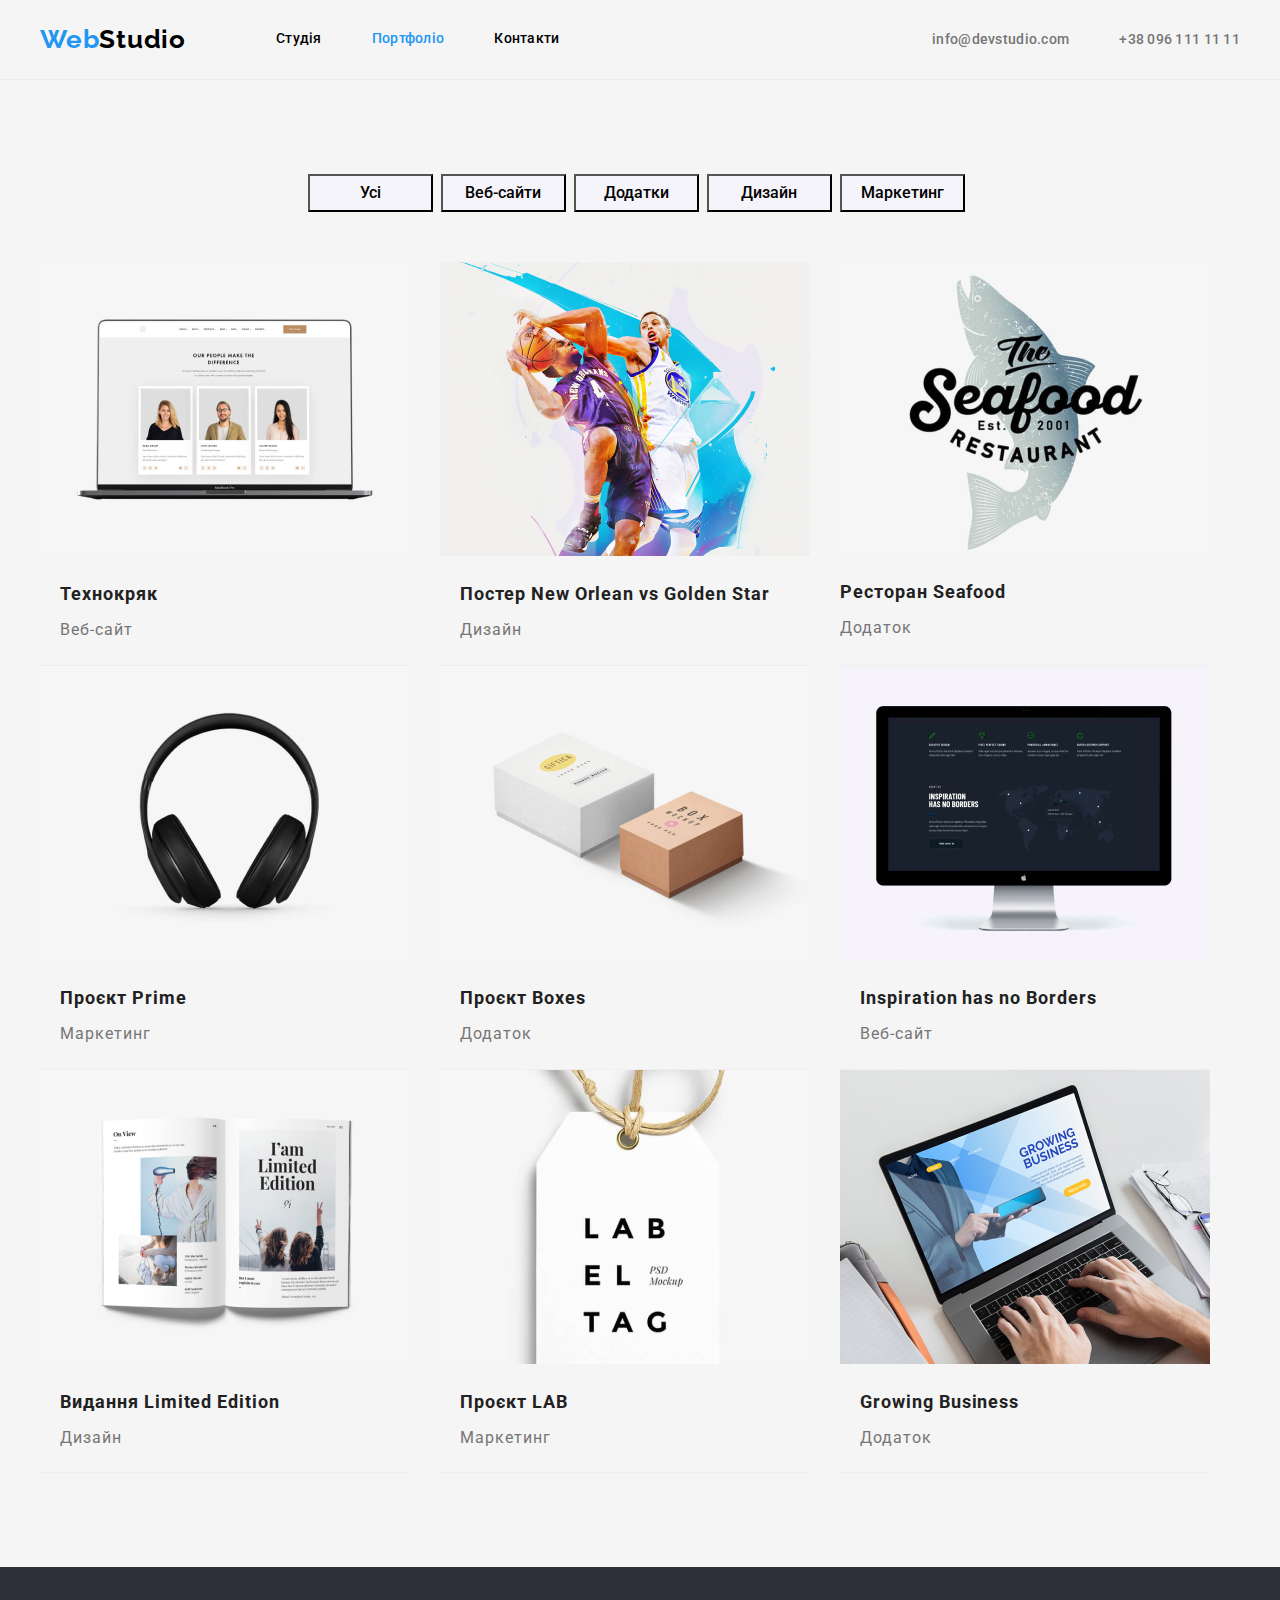
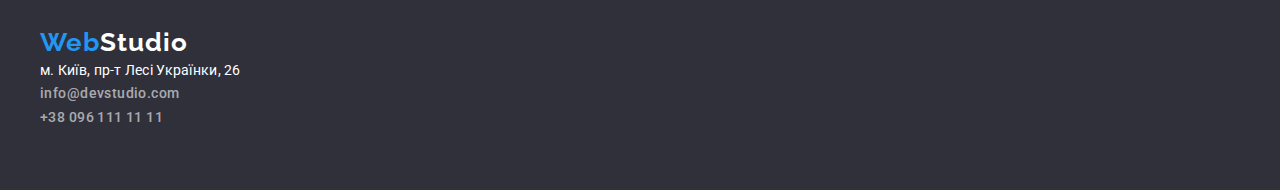
==== portfolio.html @ f7d17a45 "hw4" ====
<!DOCTYPE html>
<html lang="uk">

<head>
    <meta charset="UTF-8">
    <meta http-equiv="X-UA-Compatible" content="IE=edge">
    <meta name="homework2" content="width=device-width, initial-scale=1.0">
    <title>WebStudioPolina</title>
    <link href="https://fonts.googleapis.com/css2?family=Raleway:wght@700&family=Roboto:wght@400;500;700;900&display=swap" rel="stylesheet"> 
    <link rel="stylesheet" href="https://cdn.jsdelivr.net/npm/modern-normalize@1.1.0/modern-normalize.min.css">
    <link rel="stylesheet" href="./css/styles.css">
    <link rel="stylesheet" href="./css/tads.css">
</head>

<body>
    <header class="header"> <!--header-->
                <div class="container main-nav">
                    <nav class="main-nav">
                        <a href="#" class="logo">Web<span class="studio">Studio</span></a>
                        <ul class="site-nav flex list">
                            <li class="item"><a href="./index.html" class="link">Студія</a></li>
                            <li class="item"><a href="./portfolio.html" class="link current">Портфоліо</a></li>
                            <li class="item"><a href="" class="link">Контакти</a></li>
                        </ul>
                    </nav>
                    <ul class="contacts auth-nav">
                        <li class="item"><a href="mailto:info@devstudio.com" class="contact">info@devstudio.com</a></li>
                        <li class="item"><a href="tel:+380961111111" class="contact">+38 096 111 11 11</a></li>
                    </ul>
                </div>
    </header>
    <section class="container"> <!--section-->
        <div class="section">
                <h1 class="visually-hidden">section</h1>
                <div class="marg-button">
                    <ul class="all-button">
                        <li button-item><button type="button" class="button-primary">Усі</button></li>
                        <li button-item><button type="button" class="button-primary">Веб-сайти</button></li>
                        <li button-item><button type="button" class="button-primary">Додатки</button></li>
                        <li button-item><button type="button" class="button-primary">Дизайн</button></li>
                        <li button-item><button type="button" class="button-primary">Маркетинг</button></li>
                    </ul>
                </div>
                <ul class="project">
                    <li class="gallery">
                        <img src="./imeges/img2/img(1).jpg" width="370" alt="web-site">
                        <div class="card">
                            <h2 class="section-caption">Технокряк</h2>
                            <p class="section-dest">Веб-сайт</p>
                        </div>
                    </li>
                    <li class="gallery">
                        <img src="./imeges/img2/img(2).jpg" width="370" alt="styling">
                        <div class="card">
                            <h2 class="section-caption">Постер New Orlean vs Golden Star</h2>
                            <p class="section-dest">Дизайн</p>
                        </div>
                    </li>
                    <li class="gallery">
                        <img src="./imeges/img2/img(3).jpg" width="370" alt="Addition">
                        <dic class="card">
                            <h2 class="section-caption">Ресторан Seafood</h2>
                            <p class="section-dest">Додаток</p>
                        </dic>
                    </li>
                    <li class="gallery">
                        <img src="./imeges/img2/img(4).jpg" width="370" alt="Marketing">
                        <div class="card">
                            <h2 class="section-caption">Проєкт Prime</h2>
                            <p class="section-dest">Маркетинг</p>
                        </div>
                    </li>
                    <li class="gallery">
                        <img src="./imeges/img2/img(5).jpg" width="370" alt="Boxes">
                        <div class="card">
                            <h2 class="section-caption">Проєкт Boxes</h2>
                            <p class="section-dest">Додаток</p>
                        </div>
                    </li>
                    <li class="gallery">
                        <img src="./imeges/img2/img(6).jpg" width="370" alt="web-site2">
                        <div class="card">
                            <h2 class="section-caption">Inspiration has no Borders</h2>
                            <p class="section-dest">Веб-сайт</p>
                        </div>
                    </li>
                    <li class="gallery">
                        <img src="./imeges/img2/img(7).jpg" width="370" alt="Addition2">
                        <div class="card">
                            <h2 class="section-caption">Видання Limited Edition</h2>
                            <p class="section-dest">Дизайн</p>
                        </div>
                    </li>
                    <li class="gallery">
                        <img src="./imeges/img2/img(8).jpg" width="370" alt="Marketing2">
                        <div class="card">
                            <h2 class="section-caption">Проєкт LAB</h2>
                            <p class="section-dest">Маркетинг</p>
                        </div>
                    </li>
                    <li class="gallery">
                        <img src="./imeges/img2/img(9).jpg" width="370" alt="Addition3">
                        <div class="card">
                            <h2 class="section-caption">Growing Business</h2>
                            <p class="section-dest">Додаток</p>
                        </div>
                    </li>
                </ul>
        </div>
    </section>
    <footer class="footer"> 
                <div class="container">
                    <address> 
                        <a href="#" class="logo-title">Web<span class="studio-title">Studio</span></a>
                        <ul class="site-nav items">
                            <li><a href="https://www.google.com/maps/place/%D0%B1%D1%83%D0%BB%D1%8C%D0%B2%D0%B0%D1%80+%D0%9B%D0%B5%D1%81%D1%96+%D0%A3%D0%BA%D1%80%D0%B0%D1%97%D0%BD%D0%BA%D0%B8,+26,+%D0%9A%D0%B8%D1%97%D0%B2,+%D0%A3%D0%BA%D1%80%D0%B0%D1%97%D0%BD%D0%B0,+02000/@50.4265807,30.5361971,17z/data=!3m1!4b1!4m5!3m4!1s0x40d4cf0e033ecbe9:0x57a4dffefec77da0!8m2!3d50.4265807!4d30.5383858" class="navigation"
                                    target="_blank" rel="noreferrer noopener">м. Київ, пр-т Лесі Українки, 26</a></li>
                            <li><a href="mail:info@devstudio.com" class="item">info@devstudio.com</a></li>
                            <li><a href="tell:+380961111111" class="item">+38 096 111 11 11</a></li>
                        </ul>
                    </address>
                </div>
    </footer> 
</body>

</html>
---- css/styles.css ----
:root{
    --primary-text-color: #212121;
    --background-color:#F5F5F5;
    --title-text-color: #000000;
    --accent-color:#2196F3;
    --paragraf-color:#757575;
    --background-hero:#2F303A;
    --background-button:#F5F4FA;
    --studio-title:#FFFFFF;
}
body {
    background-color: var(--background-color);
    color: var(--primary-text-color);
    font-family: Roboto, sans-serif;
    letter-spacing: 0.06em;
    font-style: normal;
}

.container {
    width: 1200px;
    margin-left: auto;
    margin-right: auto; 
}
.section{
    padding-top: 94px;
    padding-bottom: 94px;
}

/* ---------------header--------------- */
.header{
    height: 80px;
    padding-bottom: 25px;
    padding-top: 24px;
    border-bottom: 1px solid #ECECEC;
}
.logo {
    color: var(--accent-color);
    font-family: Raleway, cursive;
    font-weight: 700;
    font-size: 26px;
    line-height: 1.19;
    letter-spacing: 0.03em;
}
.studio {
    color: var(--title-text-color);
    font-family: Raleway, cursive;
    font-weight: 700;
    font-size: 26px;
    line-height: 1.19;
    letter-spacing: 0.03em;
}
.logo:hover {
    color: var(--accent-color);
}

/* ---------------auth-nav--------------- */
.auth-nav {
    display: flex;
    margin-left: auto;
}

.auth-nav .item +.item {
    margin-left: 50px;
}

.main-nav{
    display: flex;
    align-items: center;
}
/* ---------------site-nav--------------- */
.site-nav.flex{
    display: flex;
    margin-left: 90px;
}

.site-nav .item + .item {
    margin-left: 50px;
}

.site-nav .link {
    display: block;


    color: var(--title-text-color);
    font-weight: 500;
    font-size: 14px;
    line-height: 1.14;
    letter-spacing: 0.02em;
}
.site-nav .link:hover, 
.site-nav .link:focus {
    color: var(--accent-color);
}

.site-nav .link.current {
    color: var(--accent-color);
} 
/* ---------------contacts--------------- */
.contacts .contact {
    color: var(--paragraf-color);
    font-weight: 500;
    font-size: 14px;
    line-height: 16px;
    letter-spacing: 0.02em;
}
.contact:hover,
.contact:focus {
    color: var(--accent-color);
}

/* ---------------hero--------------- */
.hero {
    text-align: center;
    padding: 200px 200px;
    
    background-color: var(--background-hero);
}

.hero-title {
    width: 696px;
    margin: auto;
    text-align: center;
    margin-bottom: 30px;
    

    color: var(--background-color);
    font-weight: 900;
    font-size: 44px;
    line-height: 1.36;
    text-align: center;
    letter-spacing: 0.06em;
    text-transform: uppercase;
}

/* ---------------section--------------- */
.visually-hidden {
    position: absolute;
    width: 1px;
    height: 1px;
    margin: -1px;
    border: 0;
    padding: 0;

    white-space: nowrap;
    clip-path: inset(100%);
    clip: rect(0 0 0 0);
    overflow: hidden;
}

.working{
    display: flex;
}

.working:not(:last-child) {
    margin-right: 30px;
}

.inventory{
    margin-right: 30px;
    /* flex-wrap: wrap; */
}

.section-title {
    margin-bottom: 10px;

    color: var(--primary-text-color);
    font-weight: 700;
    font-size: 14px;
    line-height: 1.14;
    letter-spacing: 0.03em;
}
.section-titles {
    margin-bottom: 50px;

    color: var(--primary-text-color);
    font-weight: 700;
    font-size: 36px;
    line-height: 1.16;
    text-align: center;
}
.section-photo {
    display: flex;
    flex-wrap: wrap;
}
.section-photo-img{
    width: calc((100% - 90px) / 3);
}

.section-photo-img:not(:last-child) {
    margin-right: 30px;
}

.team-color {
    background-color: #F5F4FA;
}
.section-texts {
    color: var(--paragraf-color);
    font-weight: 400;
    font-size: 14px;
    line-height: 1.71;
    letter-spacing: 0.03em;
}

.section-teams {
    margin-bottom: 50px;
    text-align: center;
    color: var(--brand-color);
    font-weight: 700;
    font-size: 36px;
    line-height: 1.16;
    
}

.team-pic{
    display: flex;
    flex-wrap: wrap;
    
}

.team-roster {
    background: #FFFFFF;
    text-align: center;
    box-shadow: 0px 1px 3px rgba(0, 0, 0, 0.12), 0px 1px 1px rgba(0, 0, 0, 0.14), 0px 2px 1px rgba(0, 0, 0, 0.2);
    border-radius: 0px 0px 4px 4px;
    width: calc((100% - 120px) / 4);
    margin: 15px;
}
.team-names {
    padding: 30px 30px;
    text-align: center;
    justify-content: center;

}

.section-team {
    margin-bottom: 10px;

    color: var(--primary-text-color) ;
    font-weight: 500;
    font-size: 16px;
    line-height: 1.18;
}

.team-text {
    color: var(--paragraf-color);
    font-weight: 400;
    font-size: 16px;
    line-height: 1.18;
}

.section-caption {
    margin-bottom: 10px;

    color: var(--primary-text-color);
    font-weight: 700;
    font-size: 18px;
    line-height: 2;
}

.section-dest{
    color: var(--paragraf-color);
    font-weight: 400;
    font-size: 16px;
    line-height: 1.8;
}

/* ---------------button--------------- */
.button-primary-hero {
    color: #FFFFFF;
    background-color: var(--accent-color);
    font-weight: 700;
    font-size: 16px;
    line-height: 1.87;
    cursor: pointer;
    letter-spacing: 0.06em;
    width: 216px;
    height: 50px;
    margin-top: 30px;
}

.button-primary {
    color:  var(--title-text-color);
    background-color: #F5F4FA;
    font-weight: 500;
    font-size: 16px;
    line-height: 1.62;
    cursor: pointer;
    width: 125px;
    height: 38px;
    margin-right: 8px;
}
.button-item:not(:last-child) {
    margin-right: 8px;
}
.marg-button {
    display: flex;
    text-align: center;
    justify-content: center;
    flex-wrap: wrap;
}

.button-primary:hover,
.button-primary:focus {
    background-color: var(--accent-color);
    color: var(--background-button);
}

.all-button {
    text-align: center;
    justify-content: center;
    display: flex;
    flex-wrap: wrap;
    border-radius: 4px;
    margin-bottom: 50px;
}
/* ---------------gallery--------------- */
.project {
    display: flex;
    flex-wrap: wrap;
}
.gallery {
    border-bottom: 1px solid #EEEEEE;
    width: calc((100% - 90px) / 3);
    margin-right: 30px;
}
.project-item:not(:last-child) {
    margin-right: 30px;
}
.card {
    padding: 20px 20px;
    text-align: start;
}
.section-caption {
    margin-bottom: 4px;
    
    color: var(--primary-text-color);
    font-weight: 700;
    font-size: 18px;
    line-height: 2;
}


/* ---------------footer--------------- */
.footer {
    padding-bottom: 60px;
    padding-top: 60px;

    background-color: var(--background-hero);
}
.logo-title {
    color: var(--accent-color);
    font-family: Raleway, cursive;
    font-style: normal;
    font-weight: 700;
    font-size: 26px;
    line-height: 1.2;
}
.studio-title{
    color: var(--studio-title);
}

.site-nav.items .navigation {
    color: var(--studio-title);
    font-weight: 400;
    font-size: 14px;
    line-height: 1.71;
    letter-spacing: 0.02em;
}

.site-nav.items .navigation:hover,
.site-nav.items.navigation:focus {
    color: var(--accent-color);
}

.site-nav.items .item {
    color: rgba(255, 255, 255, 0.6);
    font-weight: 500;
    font-size:14px;
    line-height: 1.71;
    letter-spacing: 0.03em;
}

.site-nav.items .item:hover,
.site-nav.items .item:focus {
    color: var(--accent-color);
}
---- css/tads.css ----
html {
    box-sizing: border-box;
}

*,
*::after,
*::before {
    box-sizing: inherit;
}

ul,
ol {
    padding: 0;
}

body,
h1,
h2,
h3,
h4,
h5,
h6,
p,
ul,
ol,
li,
figure,
figcaption,
blockquote,
dl,
dd {
    margin: 0;
}

ul {
    list-style: none;
}

li {
    list-style: none;
}

a {
    text-decoration: none;
}

address {
    font-style: normal;
}

input,
button,
textarea,
select {
    font: inherit;
}

img {
    max-width: 100%;
    display: block;
}
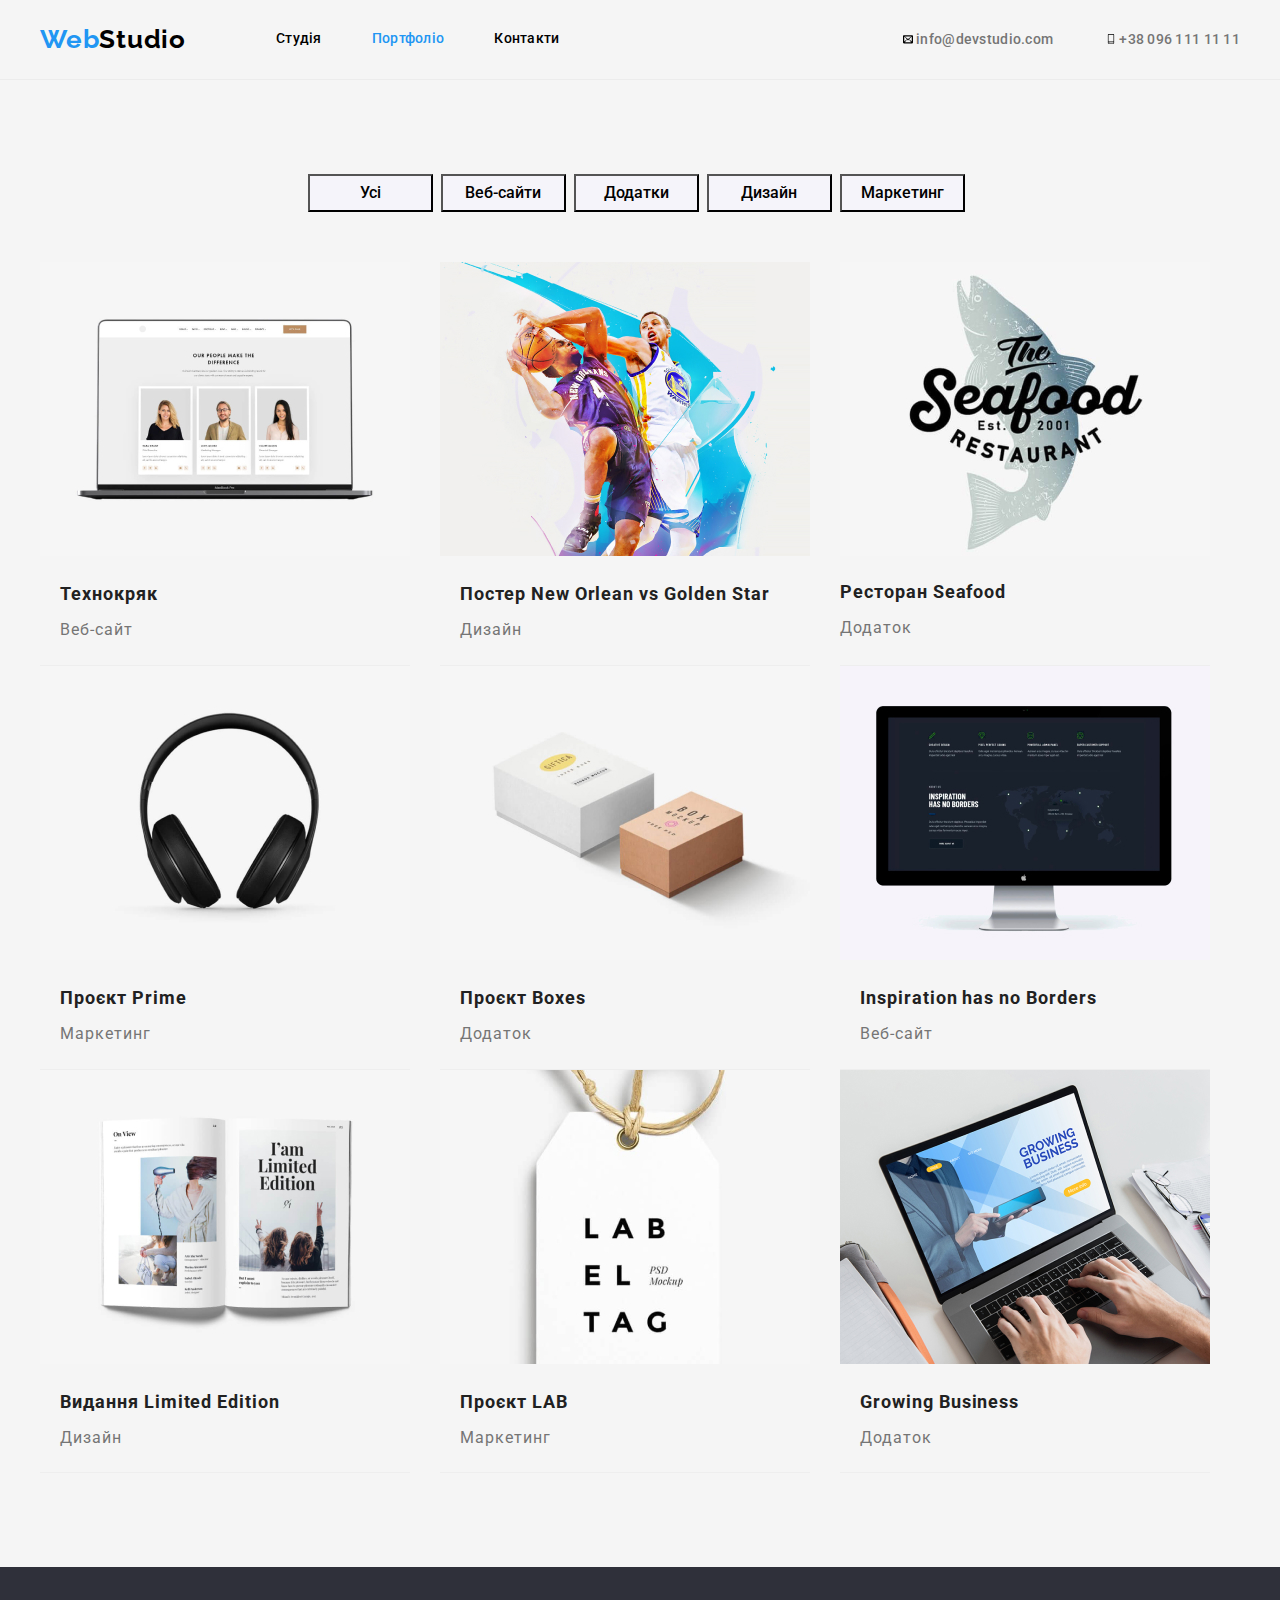
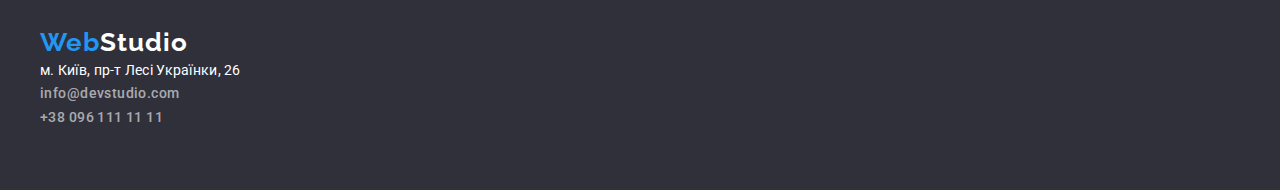
==== commit 0923d555: "hw4" ====
--- a/portfolio.html
+++ b/portfolio.html
@@ -24,8 +24,14 @@
                         </ul>
                     </nav>
                     <ul class="contacts auth-nav">
-                        <li class="item"><a href="mailto:info@devstudio.com" class="contact">info@devstudio.com</a></li>
-                        <li class="item"><a href="tel:+380961111111" class="contact">+38 096 111 11 11</a></li>
+                        <li class="item"><a href="mailto:info@devstudio.com" class="contact">
+                            <svg class="contact-soc"width="20" height="20" >
+                            <use href="./svg/symbol-defs.svg#icon-envelop"></use>
+                            </svg>info@devstudio.com</a></li>
+                        <li class="item"><a href="tel:+380961111111" class="contact">
+                            <svg class="contact-soc"width="20" height="20" >
+                            <use href="./svg/symbol-defs.svg#icon-tell"></use>
+                            </svg>+38 096 111 11 11</a></li>
                     </ul>
                 </div>
     </header>
@@ -118,6 +124,7 @@
                             <li><a href="mail:info@devstudio.com" class="item">info@devstudio.com</a></li>
                             <li><a href="tell:+380961111111" class="item">+38 096 111 11 11</a></li>
                         </ul>
+                        
                     </address>
                 </div>
     </footer> 
--- a/css/styles.css
+++ b/css/styles.css
@@ -95,7 +95,7 @@
 .site-nav .link.current {
     color: var(--accent-color);
 } 
-/* ---------------contacts--------------- */
+/* -----------------contacts---------------- */
 .contacts .contact {
     color: var(--paragraf-color);
     font-weight: 500;
@@ -107,13 +107,29 @@
 .contact:focus {
     color: var(--accent-color);
 }
-
-/* ---------------hero--------------- */
+/* ---------------contacts-icon---------------*/
+.contact-soc{
+    width: 16px;
+    height: 10px;
+    color: var(--paragraf-color);
+    justify-content: center;
+}
+/* .contact-soc:hover,
+.contact-soc:focus {
+    color: var(--accent-color);
+} */
+/* --------------------hero------------------- */
 .hero {
     text-align: center;
     padding: 200px 200px;
     
     background-color: var(--background-hero);
+
+    background-image: linear-gradient(rgba(47, 48, 58, 0.4),rgba(47, 48, 58, 0.4)),
+    url(../imeges/img3/Img\ \(1\).jpg);
+    background-size: cover;
+    background-position: center;
+    background-repeat: no-repeat;
 }
 
 .hero-title {
@@ -231,7 +247,68 @@
     justify-content: center;
 
 }
-
+/* -------------------soc------------------- */
+.team-soc-list {
+    display: flex;
+    justify-content: center;
+    margin-bottom: 16px;
+    gap: 10px;
+}
+
+.team-soc-item {
+    width: 44px;
+    height: 44px;
+}
+
+.team-soc-link {
+    width: 100%;
+    height: 100%;
+    display: flex;
+    align-items: center;
+    justify-content: center;
+    border-radius: 50%;
+    /* background: rgb(96, 25, 25); */
+}
+.team-soc-icon{
+    fill: #AFB1B8;
+}
+.team-soc-item:hover,
+.team-soc-item:focus{
+    background-color: var(--accent-color);
+    border-radius: 50%;
+}
+.team-soc-item:hover .team-soc-icon,
+.team-soc-item:focus .team-soc-icon{
+    fill: var(--studio-title);
+}
+
+.test-list{
+    display: flex;
+    gap: 30px;
+}
+.test-item{
+    width: calc((100% - 150px) / 6);
+    height: 92px;
+}
+.test-link {
+    height: 100%;
+    border: 1px solid #AFB1B8;
+    border-radius: 5px;
+    display: flex;align-items: center;
+    justify-content: center;
+}
+.test-item:hover,
+.test-item:focus {
+    border-color: var(--accent-color);
+    border-radius: 50%;
+}
+
+.test-item:hover .test-icon,
+.test-item:focus .test-icon {
+    fill: var(--studio-title);
+}
+
+/* --------------------------end---------------------------- */
 .section-team {
     margin-bottom: 10px;
 
@@ -276,6 +353,11 @@
     width: 216px;
     height: 50px;
     margin-top: 30px;
+}
+.button-primary-hero:hover,
+.button-primary-hero:focus {
+    background-color: var(--background-button);
+    color: var(--title-text-color);
 }
 
 .button-primary {
@@ -383,4 +465,43 @@
 .site-nav.items .item:hover,
 .site-nav.items .item:focus {
     color: var(--accent-color);
+}
+/* -----------footer-soc-icon-------------- */
+.soc-title{
+    color: var(--studio-title);
+    font-weight: 700;
+    font-size: 14px;
+    line-height: 1.14;
+    text-transform: uppercase;
+    display: flex;
+    justify-content: center;
+}
+.soc-title{
+    display: flex;
+    gap: 30px;
+    justify-content: center;
+}
+.footer-soc-list{
+    display: flex;
+    justify-content: center;
+    margin-bottom: 16px;
+    gap: 10px;
+}
+.footer-soc-item{
+    width: 44px;
+    height: 44px;
+}
+
+.footer-soc-icon{
+    width: 100%;
+    height: 100%;
+    display: flex;
+    align-items: center;
+    justify-content: center;
+    border-radius: 50%;
+            /* background: rgb(96, 25, 25); */
+}
+
+.footer-soc-icon{
+
 }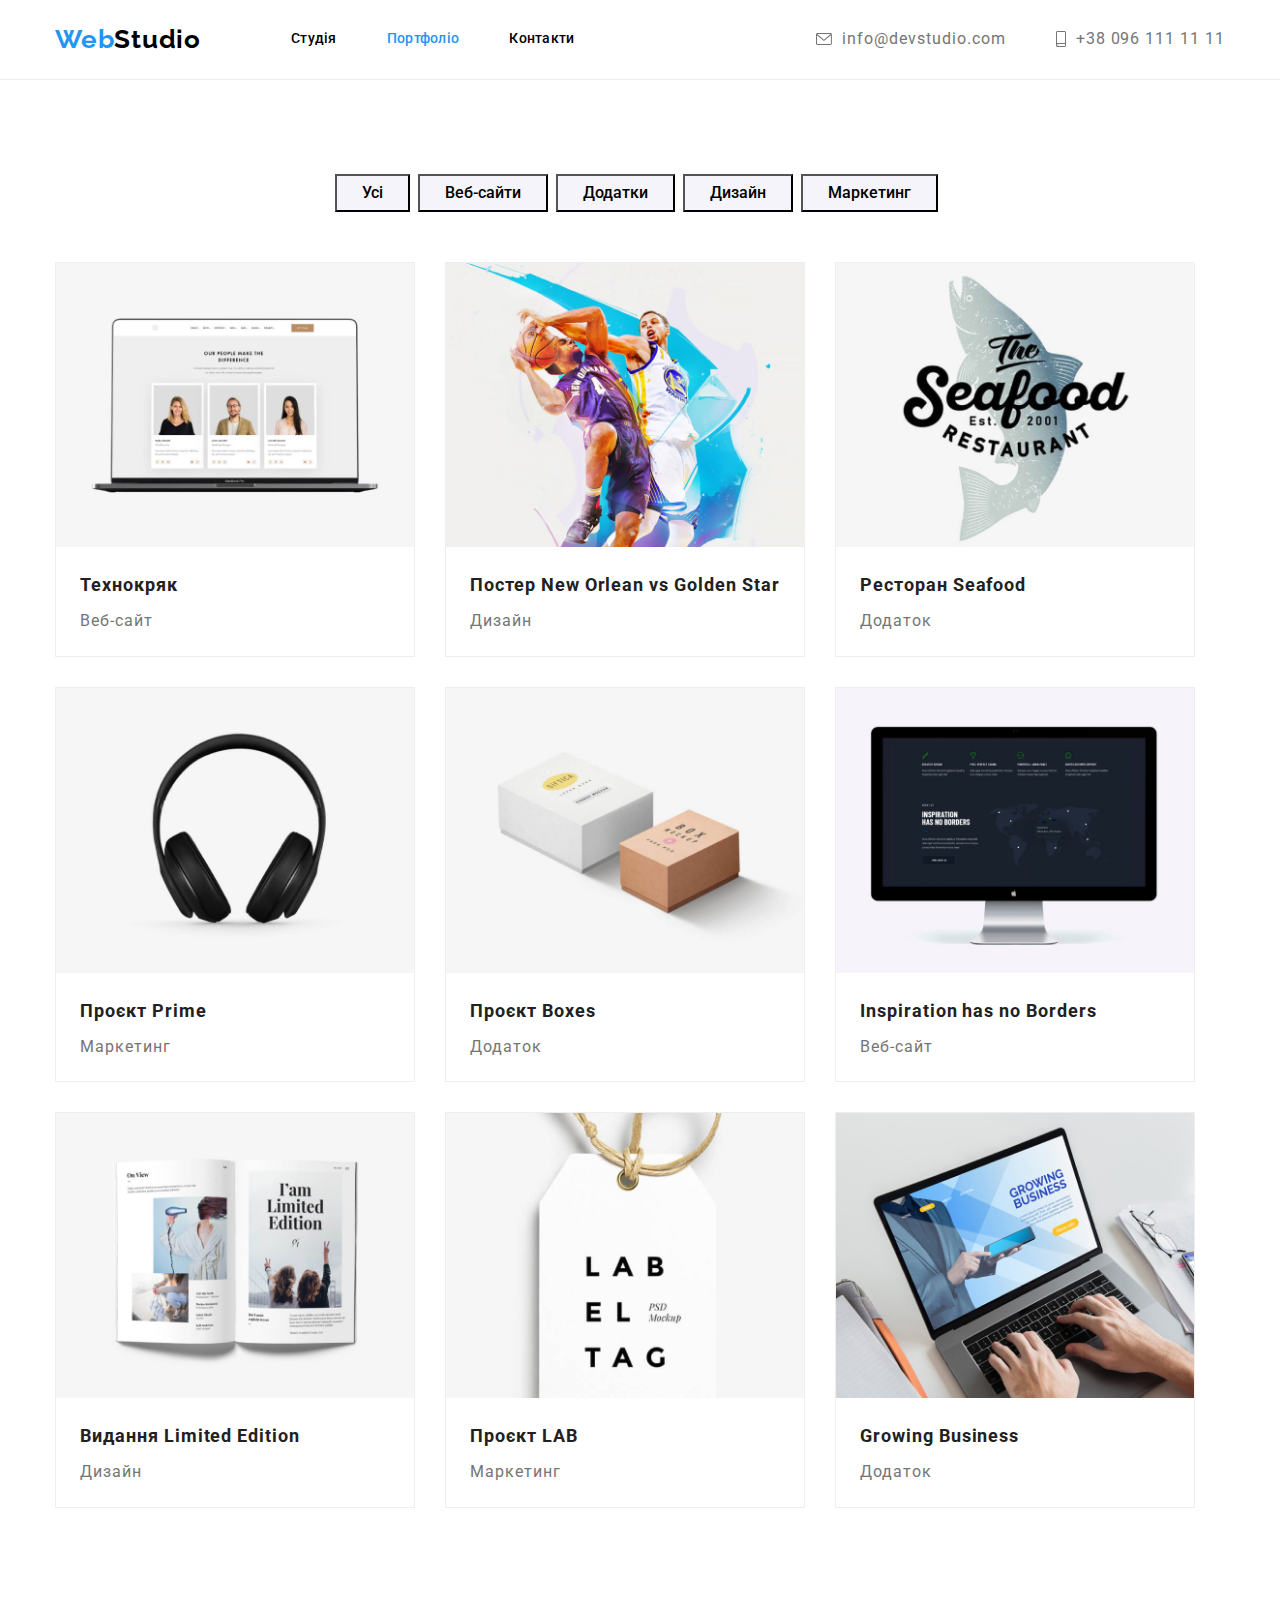
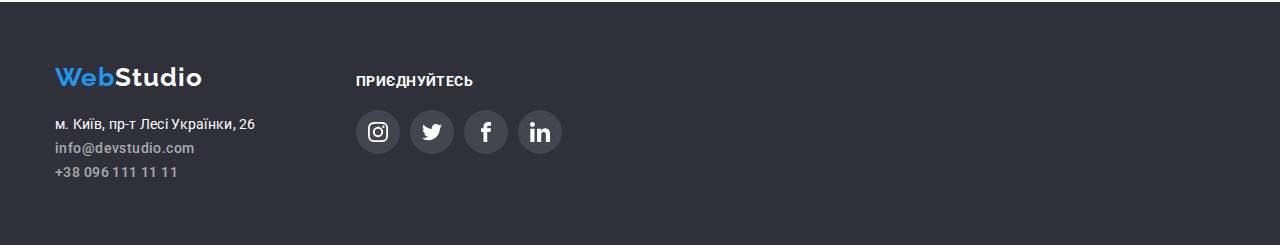
==== commit 48fbd050: "hw4" ====
--- a/portfolio.html
+++ b/portfolio.html
@@ -25,109 +25,145 @@
                     </nav>
                     <ul class="contacts auth-nav">
                         <li class="item"><a href="mailto:info@devstudio.com" class="contact">
-                            <svg class="contact-soc"width="20" height="20" >
-                            <use href="./svg/symbol-defs.svg#icon-envelop"></use>
+                            <svg class="contact-soc"width="16" height="12">
+                            <use href="./svg/symbol-defs.svg#icon-envelope"></use>
                             </svg>info@devstudio.com</a></li>
                         <li class="item"><a href="tel:+380961111111" class="contact">
-                            <svg class="contact-soc"width="20" height="20" >
+                            <svg class="contact-soc"width="10" height="16">
                             <use href="./svg/symbol-defs.svg#icon-tell"></use>
                             </svg>+38 096 111 11 11</a></li>
                     </ul>
                 </div>
     </header>
-    <section class="container"> <!--section-->
-        <div class="section">
-                <h1 class="visually-hidden">section</h1>
-                <div class="marg-button">
-                    <ul class="all-button">
-                        <li button-item><button type="button" class="button-primary">Усі</button></li>
-                        <li button-item><button type="button" class="button-primary">Веб-сайти</button></li>
-                        <li button-item><button type="button" class="button-primary">Додатки</button></li>
-                        <li button-item><button type="button" class="button-primary">Дизайн</button></li>
-                        <li button-item><button type="button" class="button-primary">Маркетинг</button></li>
+    <main>
+        <section class="section"> <!--section-->
+            <div class="container">
+                    <h1 class="visually-hidden">section</h1>
+                    <div class="marg-button">
+                        <ul class="all-button">
+                            <li button-item><button type="button" class="button-primary">Усі</button></li>
+                            <li button-item><button type="button" class="button-primary">Веб-сайти</button></li>
+                            <li button-item><button type="button" class="button-primary">Додатки</button></li>
+                            <li button-item><button type="button" class="button-primary">Дизайн</button></li>
+                            <li button-item><button type="button" class="button-primary">Маркетинг</button></li>
+                        </ul>
+                    </div>
+                    <ul class="project">
+                        <li class="gallery">
+                            <img src="./imeges/img2/img(1).jpg" width="370" alt="web-site">
+                            <div class="card">
+                                <h2 class="section-caption">Технокряк</h2>
+                                <p class="section-dest">Веб-сайт</p>
+                            </div>
+                        </li>
+                        <li class="gallery">
+                            <img src="./imeges/img2/img(2).jpg" width="370" alt="styling">
+                            <div class="card">
+                                <h2 class="section-caption">Постер New Orlean vs Golden Star</h2>
+                                <p class="section-dest">Дизайн</p>
+                            </div>
+                        </li>
+                        <li class="gallery">
+                            <img src="./imeges/img2/img(3).jpg" width="370" alt="Addition">
+                            <dic class="card">
+                                <h2 class="section-caption">Ресторан Seafood</h2>
+                                <p class="section-dest">Додаток</p>
+                            </dic>
+                        </li>
+                        <li class="gallery">
+                            <img src="./imeges/img2/img(4).jpg" width="370" alt="Marketing">
+                            <div class="card">
+                                <h2 class="section-caption">Проєкт Prime</h2>
+                                <p class="section-dest">Маркетинг</p>
+                            </div>
+                        </li>
+                        <li class="gallery">
+                            <img src="./imeges/img2/img(5).jpg" width="370" alt="Boxes">
+                            <div class="card">
+                                <h2 class="section-caption">Проєкт Boxes</h2>
+                                <p class="section-dest">Додаток</p>
+                            </div>
+                        </li>
+                        <li class="gallery">
+                            <img src="./imeges/img2/img(6).jpg" width="370" alt="web-site2">
+                            <div class="card">
+                                <h2 class="section-caption">Inspiration has no Borders</h2>
+                                <p class="section-dest">Веб-сайт</p>
+                            </div>
+                        </li>
+                        <li class="gallery">
+                            <img src="./imeges/img2/img(7).jpg" width="370" alt="Addition2">
+                            <div class="card">
+                                <h2 class="section-caption">Видання Limited Edition</h2>
+                                <p class="section-dest">Дизайн</p>
+                            </div>
+                        </li>
+                        <li class="gallery">
+                            <img src="./imeges/img2/img(8).jpg" width="370" alt="Marketing2">
+                            <div class="card">
+                                <h2 class="section-caption">Проєкт LAB</h2>
+                                <p class="section-dest">Маркетинг</p>
+                            </div>
+                        </li>
+                        <li class="gallery">
+                            <img src="./imeges/img2/img(9).jpg" width="370" alt="Addition3">
+                            <div class="card">
+                                <h2 class="section-caption">Growing Business</h2>
+                                <p class="section-dest">Додаток</p>
+                            </div>
+                        </li>
                     </ul>
-                </div>
-                <ul class="project">
-                    <li class="gallery">
-                        <img src="./imeges/img2/img(1).jpg" width="370" alt="web-site">
-                        <div class="card">
-                            <h2 class="section-caption">Технокряк</h2>
-                            <p class="section-dest">Веб-сайт</p>
-                        </div>
-                    </li>
-                    <li class="gallery">
-                        <img src="./imeges/img2/img(2).jpg" width="370" alt="styling">
-                        <div class="card">
-                            <h2 class="section-caption">Постер New Orlean vs Golden Star</h2>
-                            <p class="section-dest">Дизайн</p>
-                        </div>
-                    </li>
-                    <li class="gallery">
-                        <img src="./imeges/img2/img(3).jpg" width="370" alt="Addition">
-                        <dic class="card">
-                            <h2 class="section-caption">Ресторан Seafood</h2>
-                            <p class="section-dest">Додаток</p>
-                        </dic>
-                    </li>
-                    <li class="gallery">
-                        <img src="./imeges/img2/img(4).jpg" width="370" alt="Marketing">
-                        <div class="card">
-                            <h2 class="section-caption">Проєкт Prime</h2>
-                            <p class="section-dest">Маркетинг</p>
-                        </div>
-                    </li>
-                    <li class="gallery">
-                        <img src="./imeges/img2/img(5).jpg" width="370" alt="Boxes">
-                        <div class="card">
-                            <h2 class="section-caption">Проєкт Boxes</h2>
-                            <p class="section-dest">Додаток</p>
-                        </div>
-                    </li>
-                    <li class="gallery">
-                        <img src="./imeges/img2/img(6).jpg" width="370" alt="web-site2">
-                        <div class="card">
-                            <h2 class="section-caption">Inspiration has no Borders</h2>
-                            <p class="section-dest">Веб-сайт</p>
-                        </div>
-                    </li>
-                    <li class="gallery">
-                        <img src="./imeges/img2/img(7).jpg" width="370" alt="Addition2">
-                        <div class="card">
-                            <h2 class="section-caption">Видання Limited Edition</h2>
-                            <p class="section-dest">Дизайн</p>
-                        </div>
-                    </li>
-                    <li class="gallery">
-                        <img src="./imeges/img2/img(8).jpg" width="370" alt="Marketing2">
-                        <div class="card">
-                            <h2 class="section-caption">Проєкт LAB</h2>
-                            <p class="section-dest">Маркетинг</p>
-                        </div>
-                    </li>
-                    <li class="gallery">
-                        <img src="./imeges/img2/img(9).jpg" width="370" alt="Addition3">
-                        <div class="card">
-                            <h2 class="section-caption">Growing Business</h2>
-                            <p class="section-dest">Додаток</p>
-                        </div>
-                    </li>
-                </ul>
-        </div>
-    </section>
-    <footer class="footer"> 
-                <div class="container">
-                    <address> 
-                        <a href="#" class="logo-title">Web<span class="studio-title">Studio</span></a>
+            </div>
+        </section>
+    </mai>
+    <footer class="footer"> <!--footer-->
+        <div class="footer-container container">
+            <div class="footer-address">
+            <address> 
+                    <a href="#" class="logo-title">Web<span class="studio-title">Studio</span></a>
                         <ul class="site-nav items">
                             <li><a href="https://www.google.com/maps/place/%D0%B1%D1%83%D0%BB%D1%8C%D0%B2%D0%B0%D1%80+%D0%9B%D0%B5%D1%81%D1%96+%D0%A3%D0%BA%D1%80%D0%B0%D1%97%D0%BD%D0%BA%D0%B8,+26,+%D0%9A%D0%B8%D1%97%D0%B2,+%D0%A3%D0%BA%D1%80%D0%B0%D1%97%D0%BD%D0%B0,+02000/@50.4265807,30.5361971,17z/data=!3m1!4b1!4m5!3m4!1s0x40d4cf0e033ecbe9:0x57a4dffefec77da0!8m2!3d50.4265807!4d30.5383858" class="navigation"
                                     target="_blank" rel="noreferrer noopener">м. Київ, пр-т Лесі Українки, 26</a></li>
                             <li><a href="mail:info@devstudio.com" class="item">info@devstudio.com</a></li>
                             <li><a href="tell:+380961111111" class="item">+38 096 111 11 11</a></li>
                         </ul>
-                        
-                    </address>
-                </div>
-    </footer> 
+                </address>
+            </div>
+            <div class="footer-social">
+            <h2 class="soc-title">приєднуйтесь</h2>
+            <ul class="footer-soc-list">
+                <li class="footer-soc-item">
+                <a href="" class="footer-soc-link link">
+                    <svg class="footer-soc-icon" width="20" height="20">
+                    <use href="./svg/symbol-defs.svg#icon-instagram-2"></use>
+                    </svg>
+                </a>
+                </li>
+                <li class="footer-soc-item">
+                <a href="" class="footer-soc-link link">
+                    <svg class="footer-soc-icon" width="20" height="20">
+                    <use href="./svg/symbol-defs.svg#icon-twitter"></use>
+                    </svg>
+                </a>
+                </li>
+                <li class="footer-soc-item">
+                <a href="" class="footer-soc-link link">
+                    <svg class="footer-soc-icon" width="20" height="20">
+                    <use href="./svg/symbol-defs.svg#icon-facebook1"></use>
+                    </svg>
+                </a>
+                </li>
+                <li class="footer-soc-item">
+                <a href="" class="footer-soc-link link">
+                    <svg class="footer-soc-icon" width="20" height="20">
+                    <use href="./svg/symbol-defs.svg#icon-linkedin"></use>
+                    </svg>
+                </a>
+                </li>
+            </ul>
+            </div>
+        </div>
+    </footer>
 </body>
 
 </html>--- a/css/styles.css
+++ b/css/styles.css
@@ -9,7 +9,7 @@
     --studio-title:#FFFFFF;
 }
 body {
-    background-color: var(--background-color);
+    /* background-color: var(--background-color); */
     color: var(--primary-text-color);
     font-family: Roboto, sans-serif;
     letter-spacing: 0.06em;
@@ -20,6 +20,7 @@
     width: 1200px;
     margin-left: auto;
     margin-right: auto; 
+    padding: 0 15px
 }
 .section{
     padding-top: 94px;
@@ -96,7 +97,7 @@
     color: var(--accent-color);
 } 
 /* -----------------contacts---------------- */
-.contacts .contact {
+/* .contacts .contact {
     color: var(--paragraf-color);
     font-weight: 500;
     font-size: 14px;
@@ -106,11 +107,29 @@
 .contact:hover,
 .contact:focus {
     color: var(--accent-color);
+} */
+.contact {
+    display: flex;
+    justify-content: center;
+    align-items: center;
+    color: var(--paragraf-color);
+
+}
+
+.contact-soc {
+    margin-right: 10px;
+    fill: var(--paragraf-color);
+}
+
+.contact:hover,
+.contact:focus,
+.contact:hover .contact-soc,
+.contact:focus .contact-soc {
+    color: var(--accent-color);
+    fill: var(--accent-color);
 }
 /* ---------------contacts-icon---------------*/
 .contact-soc{
-    width: 16px;
-    height: 10px;
     color: var(--paragraf-color);
     justify-content: center;
 }
@@ -121,7 +140,7 @@
 /* --------------------hero------------------- */
 .hero {
     text-align: center;
-    padding: 200px 200px;
+    padding: 200px 0;
     
     background-color: var(--background-hero);
 
@@ -162,6 +181,9 @@
     clip: rect(0 0 0 0);
     overflow: hidden;
 }
+/* .section-work{
+    margin-bottom: 100px;
+} */
 
 .working{
     display: flex;
@@ -172,8 +194,10 @@
 }
 
 .inventory{
+    width: 270px;
     margin-right: 30px;
-    /* flex-wrap: wrap; */
+    padding-left: 15px;
+    padding-right: 15px;
 }
 
 .section-title {
@@ -197,13 +221,18 @@
 .section-photo {
     display: flex;
     flex-wrap: wrap;
+    padding-right: 15px;
+    padding-left: 15px;
 }
 .section-photo-img{
-    width: calc((100% - 90px) / 3);
+    width: calc((100% - 60px) / 3);
 }
 
 .section-photo-img:not(:last-child) {
     margin-right: 30px;
+}
+.work-studio {
+    padding-bottom: 94px;
 }
 
 .team-color {
@@ -230,7 +259,7 @@
 .team-pic{
     display: flex;
     flex-wrap: wrap;
-    
+    gap: 30px;
 }
 
 .team-roster {
@@ -239,7 +268,7 @@
     box-shadow: 0px 1px 3px rgba(0, 0, 0, 0.12), 0px 1px 1px rgba(0, 0, 0, 0.14), 0px 2px 1px rgba(0, 0, 0, 0.2);
     border-radius: 0px 0px 4px 4px;
     width: calc((100% - 120px) / 4);
-    margin: 15px;
+    /* margin: 15px; */
 }
 .team-names {
     padding: 30px 30px;
@@ -294,7 +323,8 @@
     height: 100%;
     border: 1px solid #AFB1B8;
     border-radius: 5px;
-    display: flex;align-items: center;
+    display: flex;
+    align-items: center;
     justify-content: center;
 }
 .test-item:hover,
@@ -352,7 +382,7 @@
     letter-spacing: 0.06em;
     width: 216px;
     height: 50px;
-    margin-top: 30px;
+    /* margin-top: 30px; */
 }
 .button-primary-hero:hover,
 .button-primary-hero:focus {
@@ -367,12 +397,17 @@
     font-size: 16px;
     line-height: 1.62;
     cursor: pointer;
-    width: 125px;
+    /* width: 125px; */
     height: 38px;
     margin-right: 8px;
+    padding: 0 25px;
 }
 .button-item:not(:last-child) {
     margin-right: 8px;
+}
+.all-button:hover, 
+.all-button:focus {
+    box-shadow: 0px 1px 1px rgba(0, 0, 0, 0.12), 0px 4px 4px rgba(0, 0, 0, 0.06), 1px 4px 6px rgba(0, 0, 0, 0.16);
 }
 .marg-button {
     display: flex;
@@ -399,17 +434,24 @@
 .project {
     display: flex;
     flex-wrap: wrap;
+    gap: 30px;
 }
 .gallery {
-    border-bottom: 1px solid #EEEEEE;
+    border: 1px solid #EEEEEE;
     width: calc((100% - 90px) / 3);
-    margin-right: 30px;
+
+    /* margin-right: 30px;
+    margin-bottom: 30px; */
+}
+.gallery:hover{
+    box-shadow: 0px 1px 1px rgba(0, 0, 0, 0.12), 0px 4px 4px rgba(0, 0, 0, 0.06), 1px 4px 6px rgba(0, 0, 0, 0.16);
 }
 .project-item:not(:last-child) {
     margin-right: 30px;
 }
 .card {
-    padding: 20px 20px;
+    display: block;
+    padding: 20px 24px;
     text-align: start;
 }
 .section-caption {
@@ -436,9 +478,18 @@
     font-weight: 700;
     font-size: 26px;
     line-height: 1.2;
+    /* margin-bottom: 9px; */
+}
+
+.site-nav.items {
+    margin-top: 20px;
+}
+.footer-navig{
+    margin-bottom: 9px;
 }
 .studio-title{
     color: var(--studio-title);
+    margin-bottom: 20px;
 }
 
 .site-nav.items .navigation {
@@ -450,7 +501,7 @@
 }
 
 .site-nav.items .navigation:hover,
-.site-nav.items.navigation:focus {
+.site-nav.items .navigation:focus {
     color: var(--accent-color);
 }
 
@@ -466,42 +517,121 @@
 .site-nav.items .item:focus {
     color: var(--accent-color);
 }
+
+/* ---------------company photo------------ */
+
+
+.test-list {
+    display: flex;
+    gap: 30px;
+    width: 1200px;
+    margin-left: auto;
+    margin-right: auto;
+    padding: 0 15px
+}
+.test-item {
+    width: calc((100% - 150px) / 6);
+    height: 92px;
+}
+.test-link {
+    height: 100%;
+    border: 1px solid #AFB1B8;
+    border-radius: 5px;
+    display: flex;
+    align-items: center;
+    justify-content: center;
+}
+.test-link-icon {
+    fill: #AFB1B8;
+}
+.test-link:hover,
+.test-link:focus {
+    border-color: var(--accent-color);
+}
+
+.test-link:hover .test-link-icon {
+    fill: var(--accent-color);
+}
+.test-link:focus .test-link-icon {
+    fill: var(--accent-color);
+}
+
+
+
+/* .test-link :hover .test-link-icon,
+.test-link :focus.test-link-icon {
+    fill: var(--accent-color);
+} */
 /* -----------footer-soc-icon-------------- */
-.soc-title{
+.soc-title {
     color: var(--studio-title);
     font-weight: 700;
     font-size: 14px;
     line-height: 1.14;
+    letter-spacing: 0.03em;
     text-transform: uppercase;
-    display: flex;
-    justify-content: center;
-}
-.soc-title{
-    display: flex;
-    gap: 30px;
-    justify-content: center;
-}
+    color: var(--studio-title);
+    margin-bottom: 20px;
+}
+
+.footer-container {
+    display: flex;
+    align-items: baseline;
+}
+.footer-address {
+    max-width: 231px;
+    width: 100%;
+    margin-right: 70px;
+}
+
 .footer-soc-list{
     display: flex;
-    justify-content: center;
-    margin-bottom: 16px;
-    gap: 10px;
-}
-.footer-soc-item{
+    align-items: center;
+    justify-content: center;
+}
+
+.footer-soc-link{
+    display: flex;
+    align-items: center;
+    justify-content: center;
     width: 44px;
     height: 44px;
-}
-
-.footer-soc-icon{
-    width: 100%;
-    height: 100%;
-    display: flex;
-    align-items: center;
-    justify-content: center;
     border-radius: 50%;
-            /* background: rgb(96, 25, 25); */
-}
-
-.footer-soc-icon{
-
+    transition: background-color 0.25s ease-in-out;
+    background-color: rgba(255, 255, 255, 0.1);;
+}
+
+.footer-soc-item:not(:last-child) {
+    margin-right: 10px;
+}
+
+.footer-soc-link:hover,
+.footer-soc-link:focus {
+    background-color:var(--accent-color);
+}
+
+.footer-soc-link:hover,
+.footer-soc-link:focus .social__icon {
+    fill: var(--studio-title);
+}
+
+.footer-soc-icon {
+    fill: var(--studio-title);
+}
+
+/* ---------------------univers------------- */
+.section-uni{
+    border-radius: 4px;
+    display: flex;
+    justify-content: center;
+    align-items: center;
+    
+
+}
+.section-roster{
+    display: flex;
+    gap: 30px;
+    justify-content: center;
+    margin-right: 30px;
+    margin-bottom: 30px;
 }--- a/css/tads.css
+++ b/css/tads.css
@@ -3,11 +3,7 @@
     box-sizing: border-box;
 }
 
-*,
-*::after,
-*::before {
-    box-sizing: inherit;
-}
+
 
 ul,
 ol {
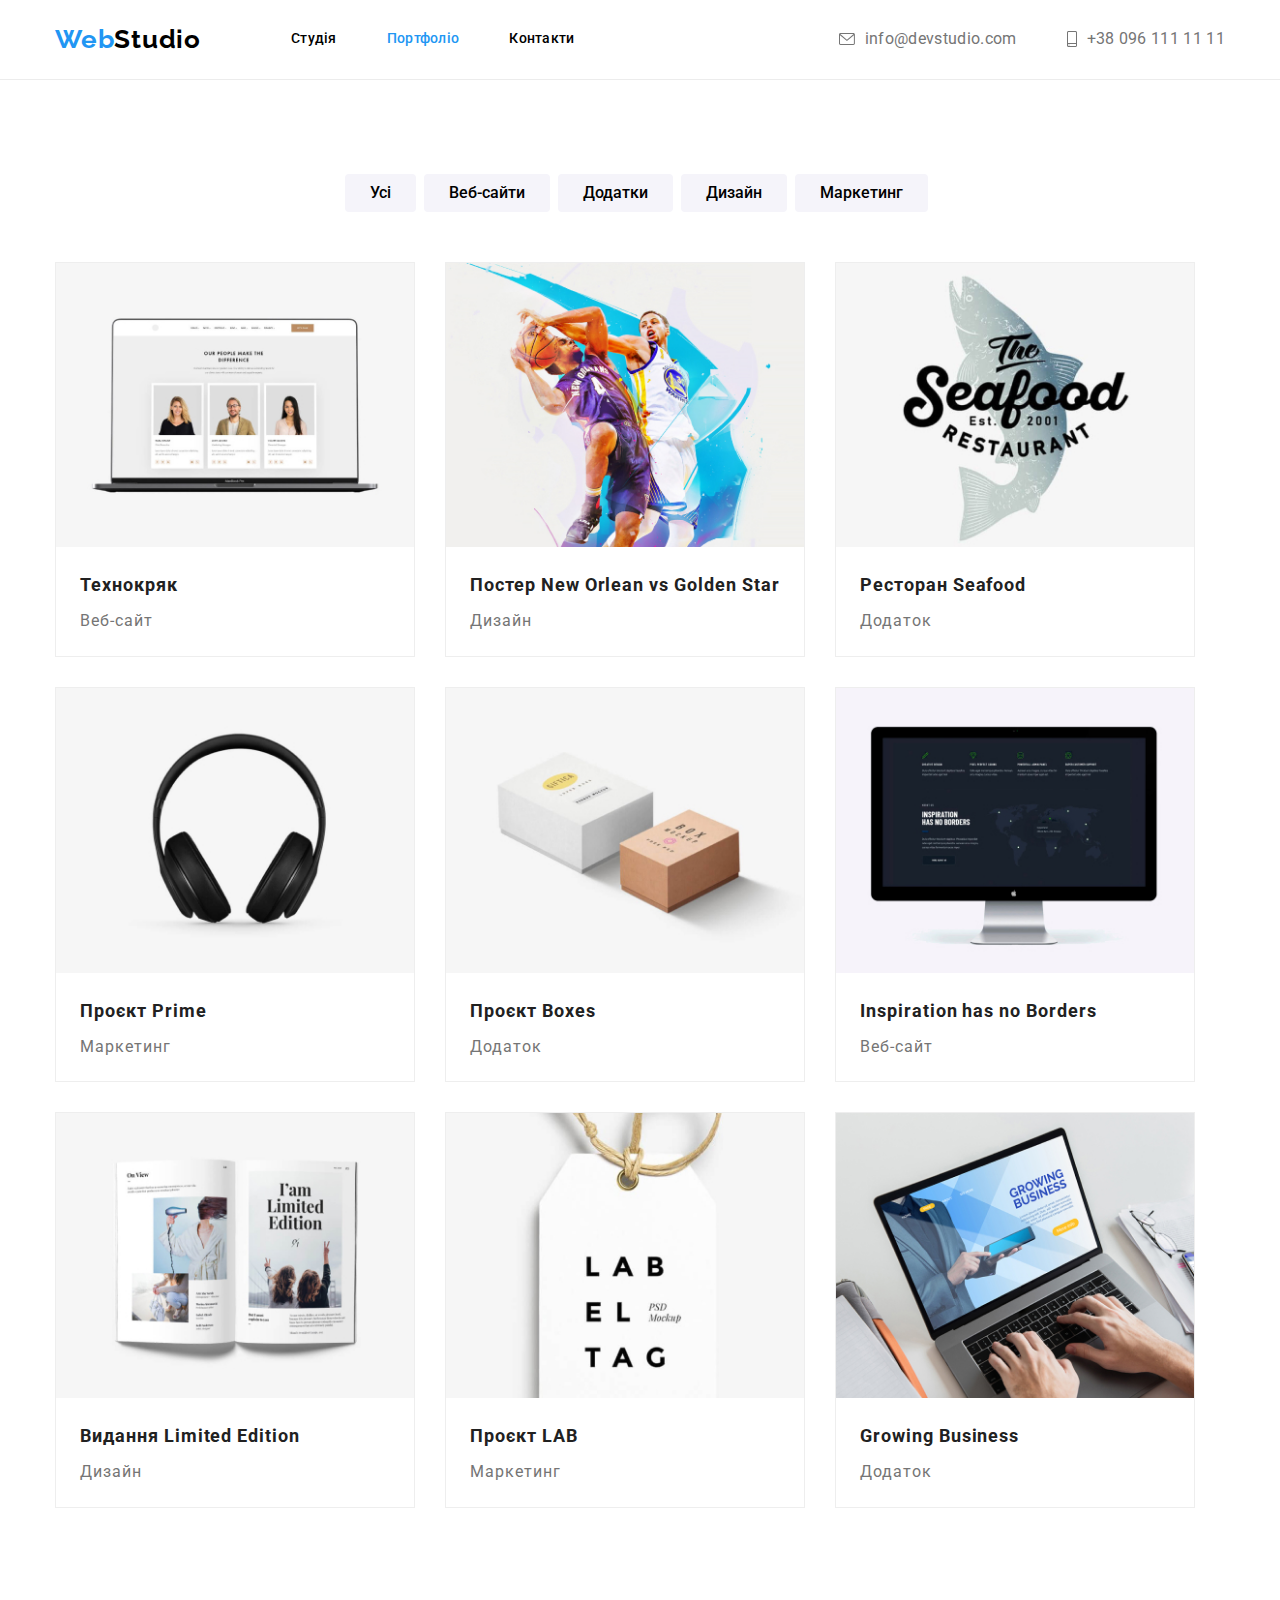
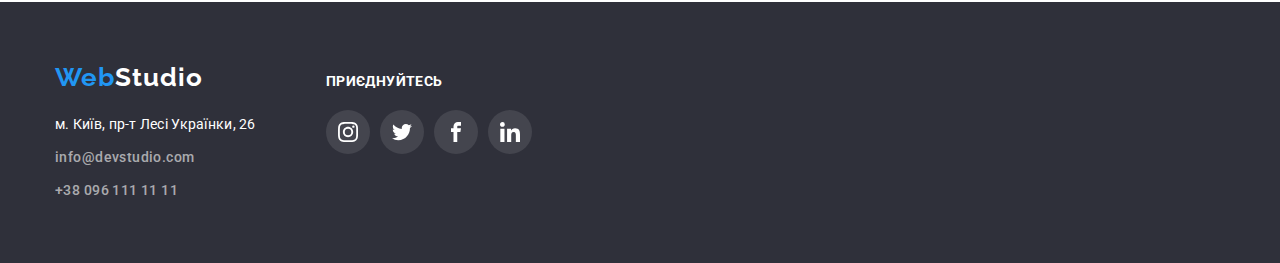
==== commit 52cbedf3: "hw4" ====
--- a/portfolio.html
+++ b/portfolio.html
@@ -51,66 +51,66 @@
                     <ul class="project">
                         <li class="gallery">
                             <img src="./imeges/img2/img(1).jpg" width="370" alt="web-site">
-                            <div class="card">
-                                <h2 class="section-caption">Технокряк</h2>
-                                <p class="section-dest">Веб-сайт</p>
-                            </div>
+                            <a href="#" class="card">
+                                    <h2 class="section-caption">Технокряк</h2>
+                                    <p class="section-dest">Веб-сайт</p>
+                            </a>
                         </li>
                         <li class="gallery">
                             <img src="./imeges/img2/img(2).jpg" width="370" alt="styling">
-                            <div class="card">
-                                <h2 class="section-caption">Постер New Orlean vs Golden Star</h2>
-                                <p class="section-dest">Дизайн</p>
-                            </div>
+                            <a href="#" class="card">
+                                    <h2 class="section-caption">Постер New Orlean vs Golden Star</h2>
+                                    <p class="section-dest">Дизайн</p>
+                            </a>
                         </li>
                         <li class="gallery">
                             <img src="./imeges/img2/img(3).jpg" width="370" alt="Addition">
-                            <dic class="card">
+                            <a href="#" class="card">
                                 <h2 class="section-caption">Ресторан Seafood</h2>
                                 <p class="section-dest">Додаток</p>
-                            </dic>
+                            </a>
                         </li>
                         <li class="gallery">
                             <img src="./imeges/img2/img(4).jpg" width="370" alt="Marketing">
-                            <div class="card">
+                            <a href="#" class="card">
                                 <h2 class="section-caption">Проєкт Prime</h2>
                                 <p class="section-dest">Маркетинг</p>
-                            </div>
+                            </a>
                         </li>
                         <li class="gallery">
                             <img src="./imeges/img2/img(5).jpg" width="370" alt="Boxes">
-                            <div class="card">
+                            <a href="#" class="card">
                                 <h2 class="section-caption">Проєкт Boxes</h2>
                                 <p class="section-dest">Додаток</p>
-                            </div>
+                            </a>
                         </li>
                         <li class="gallery">
                             <img src="./imeges/img2/img(6).jpg" width="370" alt="web-site2">
-                            <div class="card">
+                            <a href="#" class="card">
                                 <h2 class="section-caption">Inspiration has no Borders</h2>
                                 <p class="section-dest">Веб-сайт</p>
-                            </div>
+                            </a>
                         </li>
                         <li class="gallery">
                             <img src="./imeges/img2/img(7).jpg" width="370" alt="Addition2">
-                            <div class="card">
+                            <a href="#" class="card">
                                 <h2 class="section-caption">Видання Limited Edition</h2>
                                 <p class="section-dest">Дизайн</p>
-                            </div>
+                            </a>
                         </li>
                         <li class="gallery">
                             <img src="./imeges/img2/img(8).jpg" width="370" alt="Marketing2">
-                            <div class="card">
+                            <a href="#" class="card">
                                 <h2 class="section-caption">Проєкт LAB</h2>
                                 <p class="section-dest">Маркетинг</p>
-                            </div>
+                            </a>
                         </li>
                         <li class="gallery">
                             <img src="./imeges/img2/img(9).jpg" width="370" alt="Addition3">
-                            <div class="card">
+                            <a href="#"class="card">
                                 <h2 class="section-caption">Growing Business</h2>
                                 <p class="section-dest">Додаток</p>
-                            </div>
+                            </a>
                         </li>
                     </ul>
             </div>
@@ -122,9 +122,9 @@
             <address> 
                     <a href="#" class="logo-title">Web<span class="studio-title">Studio</span></a>
                         <ul class="site-nav items">
-                            <li><a href="https://www.google.com/maps/place/%D0%B1%D1%83%D0%BB%D1%8C%D0%B2%D0%B0%D1%80+%D0%9B%D0%B5%D1%81%D1%96+%D0%A3%D0%BA%D1%80%D0%B0%D1%97%D0%BD%D0%BA%D0%B8,+26,+%D0%9A%D0%B8%D1%97%D0%B2,+%D0%A3%D0%BA%D1%80%D0%B0%D1%97%D0%BD%D0%B0,+02000/@50.4265807,30.5361971,17z/data=!3m1!4b1!4m5!3m4!1s0x40d4cf0e033ecbe9:0x57a4dffefec77da0!8m2!3d50.4265807!4d30.5383858" class="navigation"
+                            <li style="margin-bottom: 9px;"><a href="https://www.google.com/maps/place/%D0%B1%D1%83%D0%BB%D1%8C%D0%B2%D0%B0%D1%80+%D0%9B%D0%B5%D1%81%D1%96+%D0%A3%D0%BA%D1%80%D0%B0%D1%97%D0%BD%D0%BA%D0%B8,+26,+%D0%9A%D0%B8%D1%97%D0%B2,+%D0%A3%D0%BA%D1%80%D0%B0%D1%97%D0%BD%D0%B0,+02000/@50.4265807,30.5361971,17z/data=!3m1!4b1!4m5!3m4!1s0x40d4cf0e033ecbe9:0x57a4dffefec77da0!8m2!3d50.4265807!4d30.5383858" class="navigation"
                                     target="_blank" rel="noreferrer noopener">м. Київ, пр-т Лесі Українки, 26</a></li>
-                            <li><a href="mail:info@devstudio.com" class="item">info@devstudio.com</a></li>
+                            <li style="margin-bottom: 9px;"><a href="mail:info@devstudio.com" class="item">info@devstudio.com</a></li>
                             <li><a href="tell:+380961111111" class="item">+38 096 111 11 11</a></li>
                         </ul>
                 </address>
--- a/css/styles.css
+++ b/css/styles.css
@@ -109,6 +109,8 @@
     color: var(--accent-color);
 } */
 .contact {
+    letter-spacing: 0.02em;
+    line-height: 1.14;
     display: flex;
     justify-content: center;
     align-items: center;
@@ -141,7 +143,8 @@
 .hero {
     text-align: center;
     padding: 200px 0;
-    
+    border-radius: 4px;
+    border: 0;
     background-color: var(--background-hero);
 
     background-image: linear-gradient(rgba(47, 48, 58, 0.4),rgba(47, 48, 58, 0.4)),
@@ -149,6 +152,7 @@
     background-size: cover;
     background-position: center;
     background-repeat: no-repeat;
+    
 }
 
 .hero-title {
@@ -187,17 +191,11 @@
 
 .working{
     display: flex;
+    gap: 30px;
 }
 
 .working:not(:last-child) {
     margin-right: 30px;
-}
-
-.inventory{
-    width: 270px;
-    margin-right: 30px;
-    padding-left: 15px;
-    padding-right: 15px;
 }
 
 .section-title {
@@ -209,6 +207,7 @@
     line-height: 1.14;
     letter-spacing: 0.03em;
 }
+
 .section-titles {
     margin-bottom: 50px;
 
@@ -221,8 +220,8 @@
 .section-photo {
     display: flex;
     flex-wrap: wrap;
-    padding-right: 15px;
-    padding-left: 15px;
+    /* padding-right: 15px;
+    padding-left: 15px; */
 }
 .section-photo-img{
     width: calc((100% - 60px) / 3);
@@ -270,8 +269,10 @@
     width: calc((100% - 120px) / 4);
     /* margin: 15px; */
 }
+
 .team-names {
-    padding: 30px 30px;
+    padding: 30px;
+    padding-bottom: 16px;
     text-align: center;
     justify-content: center;
 
@@ -382,6 +383,8 @@
     letter-spacing: 0.06em;
     width: 216px;
     height: 50px;
+    border-radius: 4px;
+    border: none;
     /* margin-top: 30px; */
 }
 .button-primary-hero:hover,
@@ -401,13 +404,16 @@
     height: 38px;
     margin-right: 8px;
     padding: 0 25px;
+    border-radius: 4px;
+    border: none;
 }
 .button-item:not(:last-child) {
     margin-right: 8px;
 }
 .all-button:hover, 
 .all-button:focus {
-    box-shadow: 0px 1px 1px rgba(0, 0, 0, 0.12), 0px 4px 4px rgba(0, 0, 0, 0.06), 1px 4px 6px rgba(0, 0, 0, 0.16);
+    /* box-shadow: 0px 1px 1px rgba(0, 0, 0, 0.12), 0px 4px 4px rgba(0, 0, 0, 0.06), 1px 4px 6px rgba(0, 0, 0, 0.16); */
+    box-shadow: 0px 4px 4px rgba(0, 0, 0, 0.15);
 }
 .marg-button {
     display: flex;
@@ -461,6 +467,7 @@
     font-weight: 700;
     font-size: 18px;
     line-height: 2;
+    white-space: nowrap;
 }
 
 
@@ -483,10 +490,14 @@
 
 .site-nav.items {
     margin-top: 20px;
-}
-.footer-navig{
+    /* margin-bottom: 9px; */
+}
+/* .footer-navig{
     margin-bottom: 9px;
 }
+.item{
+    margin-bottom: 9px;
+} */
 .studio-title{
     color: var(--studio-title);
     margin-bottom: 20px;
@@ -579,8 +590,8 @@
     align-items: baseline;
 }
 .footer-address {
-    max-width: 231px;
-    width: 100%;
+    /* max-width: 231px;
+    width: 100%; */
     margin-right: 70px;
 }
 
@@ -620,18 +631,27 @@
 }
 
 /* ---------------------univers------------- */
-.section-uni{
+.section-uni {
+    /* border-radius: 4px; */
+    display: flex;
+    gap: 30px;
+    /* justify-content: center; */
+    /* align-items: center; */
+    
+}
+.section-uni:not(:last-child) {
+    margin-right: 30px;
+}
+
+.soc-section-link{
+    background-color: #F5F4FA;
+    width: 270px;
+    height: 120px;
+    display: flex;
+    margin-bottom: 30px;
+    align-items: center;
+    justify-content: center;
     border-radius: 4px;
-    display: flex;
-    justify-content: center;
-    align-items: center;
-    
-
-}
-.section-roster{
-    display: flex;
-    gap: 30px;
-    justify-content: center;
-    margin-right: 30px;
-    margin-bottom: 30px;
-}+}
+
+
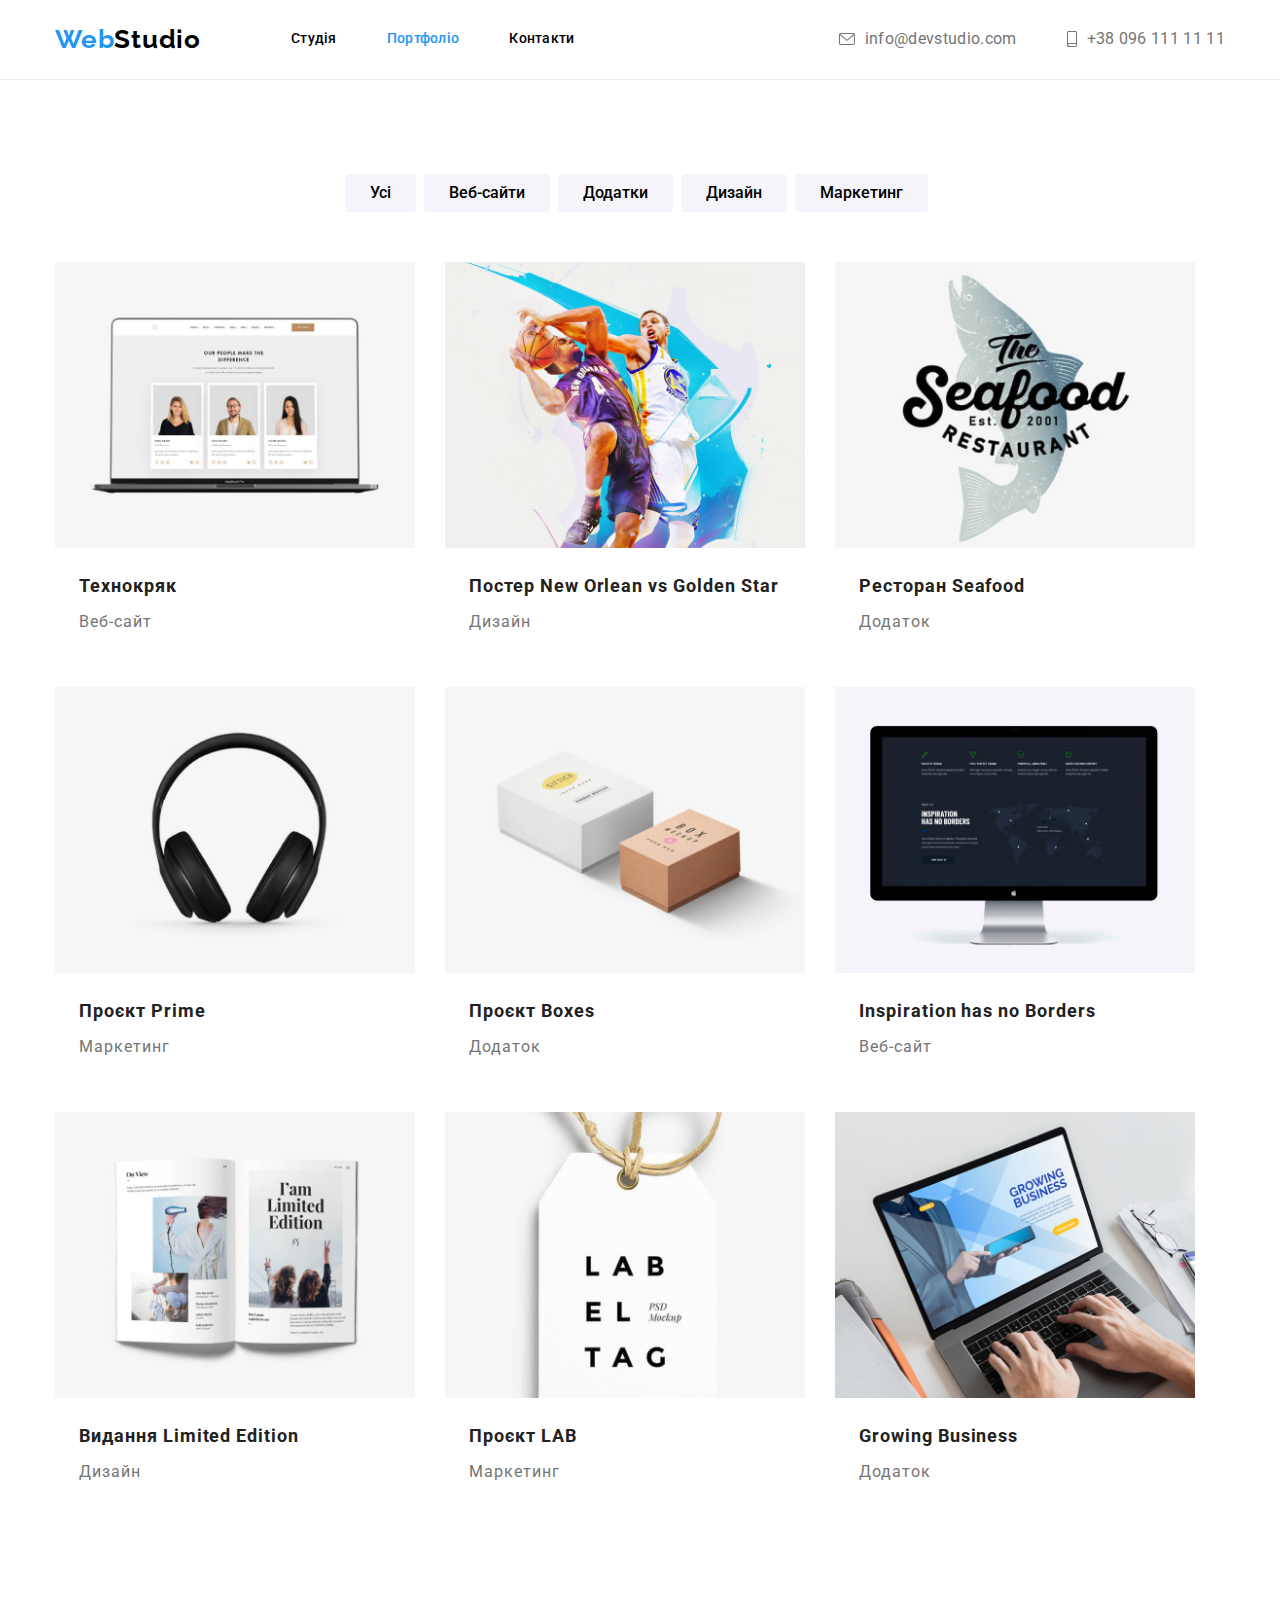
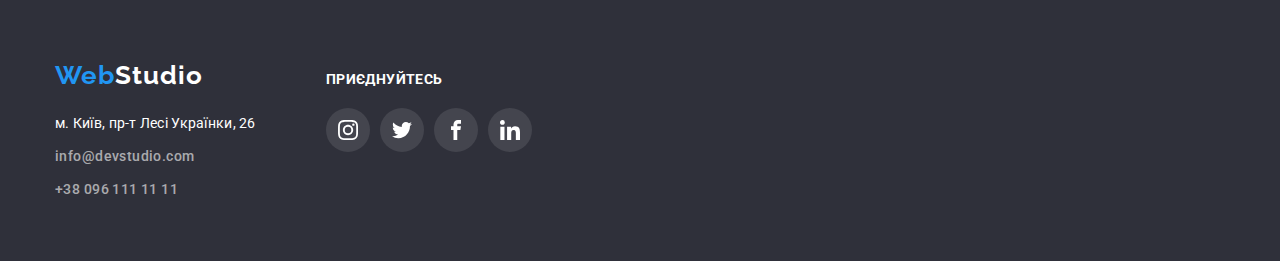
==== commit f6aa0ce1: "hw4" ====
--- a/portfolio.html
+++ b/portfolio.html
@@ -50,66 +50,84 @@
                     </div>
                     <ul class="project">
                         <li class="gallery">
-                            <img src="./imeges/img2/img(1).jpg" width="370" alt="web-site">
-                            <a href="#" class="card">
-                                    <h2 class="section-caption">Технокряк</h2>
-                                    <p class="section-dest">Веб-сайт</p>
+                            <a href="#" >
+                                    <img src="./imeges/img2/img(1).jpg" width="370" alt="web-site">
+                                    <div class="card">
+                                        <h2 class="section-caption">Технокряк</h2>
+                                        <p class="section-dest">Веб-сайт</p>
+                                    </div>
                             </a>
                         </li>
                         <li class="gallery">
                             <img src="./imeges/img2/img(2).jpg" width="370" alt="styling">
-                            <a href="#" class="card">
-                                    <h2 class="section-caption">Постер New Orlean vs Golden Star</h2>
-                                    <p class="section-dest">Дизайн</p>
+                            <a href="#">
+                                    <div class="card">
+                                        <h2 class="section-caption">Постер New Orlean vs Golden Star</h2>
+                                        <p class="section-dest">Дизайн</p>
+                                    </div>
                             </a>
                         </li>
                         <li class="gallery">
                             <img src="./imeges/img2/img(3).jpg" width="370" alt="Addition">
-                            <a href="#" class="card">
-                                <h2 class="section-caption">Ресторан Seafood</h2>
-                                <p class="section-dest">Додаток</p>
+                            <a href="#">
+                                <div class="card">
+                                    <h2 class="section-caption">Ресторан Seafood</h2>
+                                    <p class="section-dest">Додаток</p>
+                                </div>
                             </a>
                         </li>
                         <li class="gallery">
                             <img src="./imeges/img2/img(4).jpg" width="370" alt="Marketing">
-                            <a href="#" class="card">
-                                <h2 class="section-caption">Проєкт Prime</h2>
-                                <p class="section-dest">Маркетинг</p>
+                            <a href="#">
+                                <div class="card">
+                                    <h2 class="section-caption">Проєкт Prime</h2>
+                                    <p class="section-dest">Маркетинг</p>
+                                </div>
                             </a>
                         </li>
                         <li class="gallery">
                             <img src="./imeges/img2/img(5).jpg" width="370" alt="Boxes">
-                            <a href="#" class="card">
-                                <h2 class="section-caption">Проєкт Boxes</h2>
-                                <p class="section-dest">Додаток</p>
+                            <a href="#">
+                                <div class="card">
+                                    <h2 class="section-caption">Проєкт Boxes</h2>
+                                    <p class="section-dest">Додаток</p>
+                                </div>
                             </a>
                         </li>
                         <li class="gallery">
                             <img src="./imeges/img2/img(6).jpg" width="370" alt="web-site2">
-                            <a href="#" class="card">
-                                <h2 class="section-caption">Inspiration has no Borders</h2>
-                                <p class="section-dest">Веб-сайт</p>
+                            <a href="#">
+                                <div class="card">
+                                    <h2 class="section-caption">Inspiration has no Borders</h2>
+                                    <p class="section-dest">Веб-сайт</p>
+                                </div>
                             </a>
                         </li>
                         <li class="gallery">
                             <img src="./imeges/img2/img(7).jpg" width="370" alt="Addition2">
-                            <a href="#" class="card">
-                                <h2 class="section-caption">Видання Limited Edition</h2>
-                                <p class="section-dest">Дизайн</p>
+                            <a href="#">
+                                <div class="card">
+                                    <h2 class="section-caption">Видання Limited Edition</h2>
+                                    <p class="section-dest">Дизайн</p>
+                                </div>
                             </a>
                         </li>
                         <li class="gallery">
                             <img src="./imeges/img2/img(8).jpg" width="370" alt="Marketing2">
-                            <a href="#" class="card">
-                                <h2 class="section-caption">Проєкт LAB</h2>
-                                <p class="section-dest">Маркетинг</p>
+                            <a href="#">
+                                <div class="card">
+                                    <h2 class="section-caption">Проєкт LAB</h2>
+                                    <p class="section-dest">Маркетинг</p>
+                                </div>
                             </a>
                         </li>
                         <li class="gallery">
                             <img src="./imeges/img2/img(9).jpg" width="370" alt="Addition3">
-                            <a href="#"class="card">
-                                <h2 class="section-caption">Growing Business</h2>
-                                <p class="section-dest">Додаток</p>
+                            <a href="#">
+                                <div class="card">
+                                    <h2 class="section-caption">Growing Business</h2>
+                                    <p class="section-dest">Додаток</p>
+                                </div>
                             </a>
                         </li>
                     </ul>
--- a/css/styles.css
+++ b/css/styles.css
@@ -141,6 +141,8 @@
 } */
 /* --------------------hero------------------- */
 .hero {
+    margin: 0;
+    max-width: 1600px;
     text-align: center;
     padding: 200px 0;
     border-radius: 4px;
@@ -152,7 +154,6 @@
     background-size: cover;
     background-position: center;
     background-repeat: no-repeat;
-    
 }
 
 .hero-title {
@@ -410,8 +411,8 @@
 .button-item:not(:last-child) {
     margin-right: 8px;
 }
-.all-button:hover, 
-.all-button:focus {
+.button-item:hover, 
+.button-item:focus {
     /* box-shadow: 0px 1px 1px rgba(0, 0, 0, 0.12), 0px 4px 4px rgba(0, 0, 0, 0.06), 1px 4px 6px rgba(0, 0, 0, 0.16); */
     box-shadow: 0px 4px 4px rgba(0, 0, 0, 0.15);
 }
@@ -445,6 +446,7 @@
 .gallery {
     border: 1px solid #EEEEEE;
     width: calc((100% - 90px) / 3);
+    border: none;
 
     /* margin-right: 30px;
     margin-bottom: 30px; */
